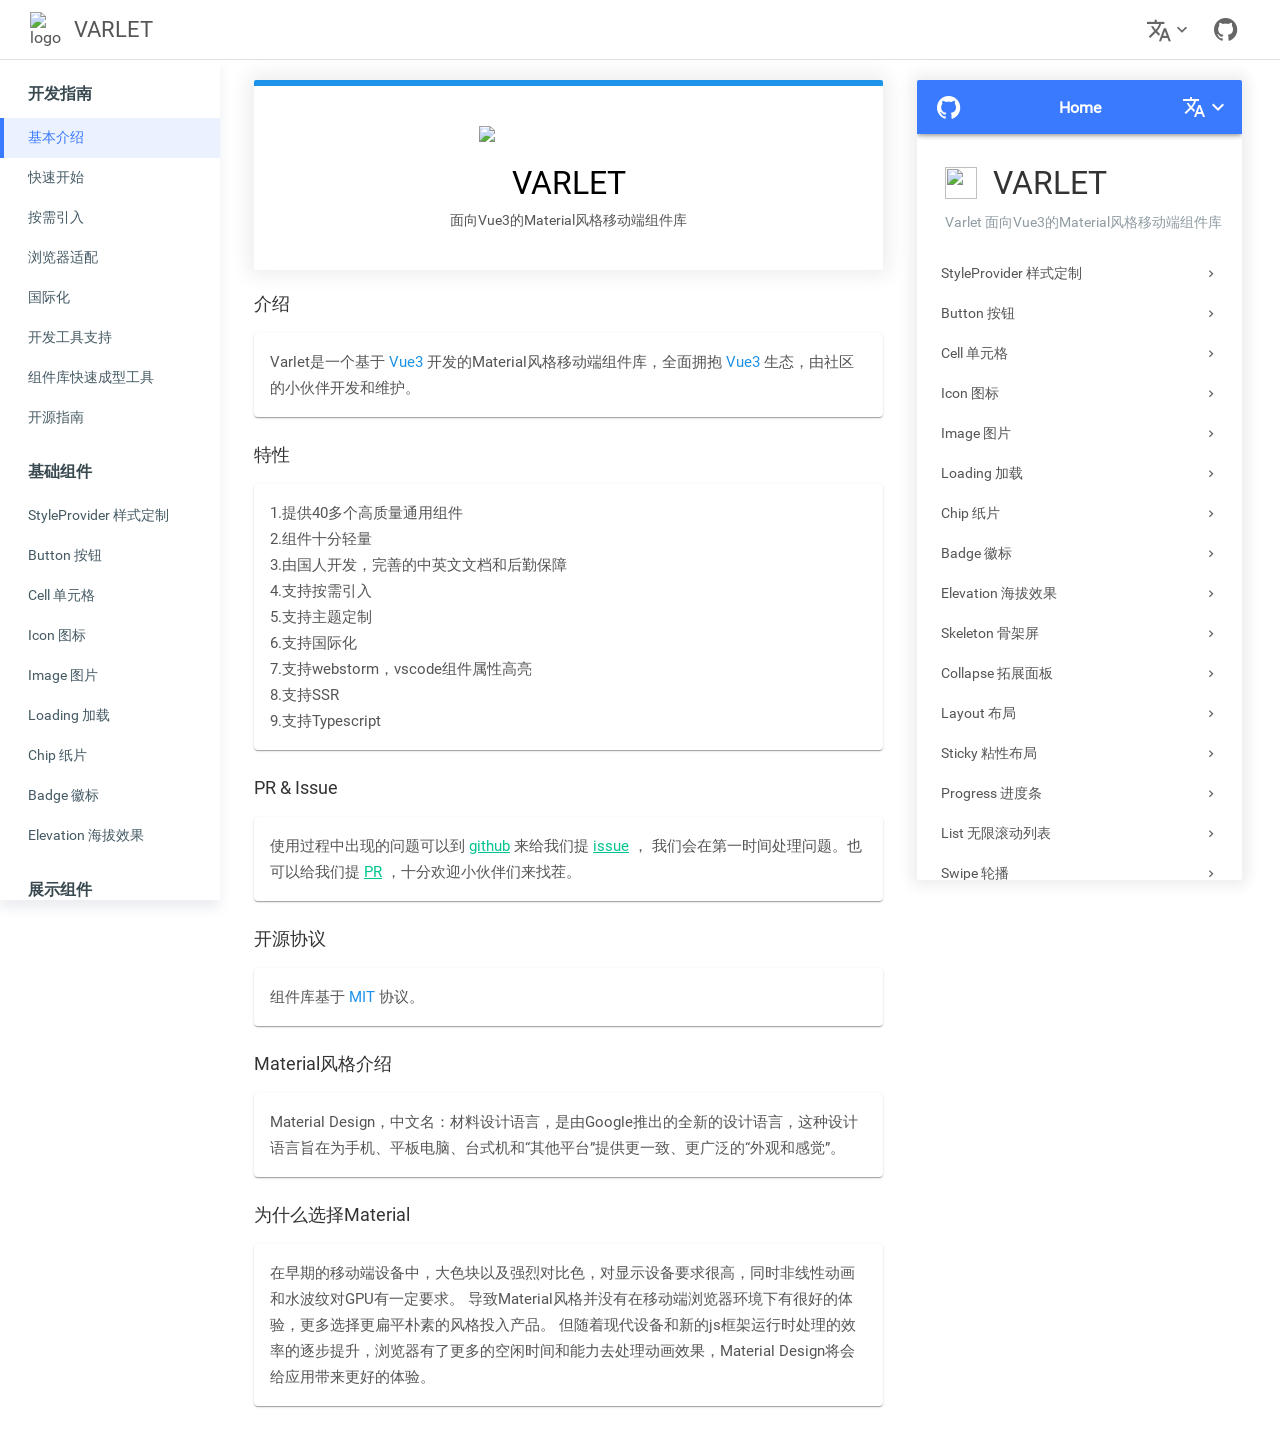
==== mobile.html @ a2192375 "Deploying to gh-page from @ OPBR/varlet@22f73ae954fd56e3ee32c5d2d93bd4cc7c59f965 🚀" ====
<!DOCTYPE html>
<html lang="en">
<head>
  <meta charset="UTF-8" />
  <title>Varlet 面向Vue3的Material风格移动端组件库</title>
  <meta http-equiv="Cache-Control" content="no-cache">
  <meta http-equiv="Pragma" content="no-cache">
  <meta http-equiv="Expires" content="0">
  <link href="https://varlet.gitee.io/varlet-ui/varlet_icon.png" rel="icon" type="image/png" />
  <meta content="width=device-width, initial-scale=1.0, maximum-scale=1.0, minimum-scale=1.0, viewport-fit=cover"
        name="viewport" />
  <style>
    @font-face {
      font-family: "Roboto";
      src: url('[data-uri]') format('truetype'), url('[data-uri]') format('woff'), url('[data-uri]') format('woff2');
      font-weight: normal;
      font-style: normal;
      font-display: swap;
    }
  </style>
  <script>
    if ('https://hm.baidu.com/hm.js?5c628ce58967c90ff4dd9c8803d930fa') {
      var _hmt = _hmt || [];
      (function() {
        var hm = document.createElement('script')
        hm.src = 'https://hm.baidu.com/hm.js?5c628ce58967c90ff4dd9c8803d930fa'
        var s = document.getElementsByTagName('script')[0]
        s.parentNode.insertBefore(hm, s)
      })()
    }
  </script>
  <script type="module" crossorigin src="./assets/mobile.e97c075a.js"></script>
  <link rel="modulepreload" href="./assets/vendor.ea41cd30.js">
  <link rel="modulepreload" href="./assets/elevation.7f6c0241.js">
  <link rel="stylesheet" href="./assets/elevation.5b9a1d5b.css">
  <link rel="stylesheet" href="./assets/mobile.b2d7f395.css">
</head>
<body>
<div id="app"></div>


</body>
</html>
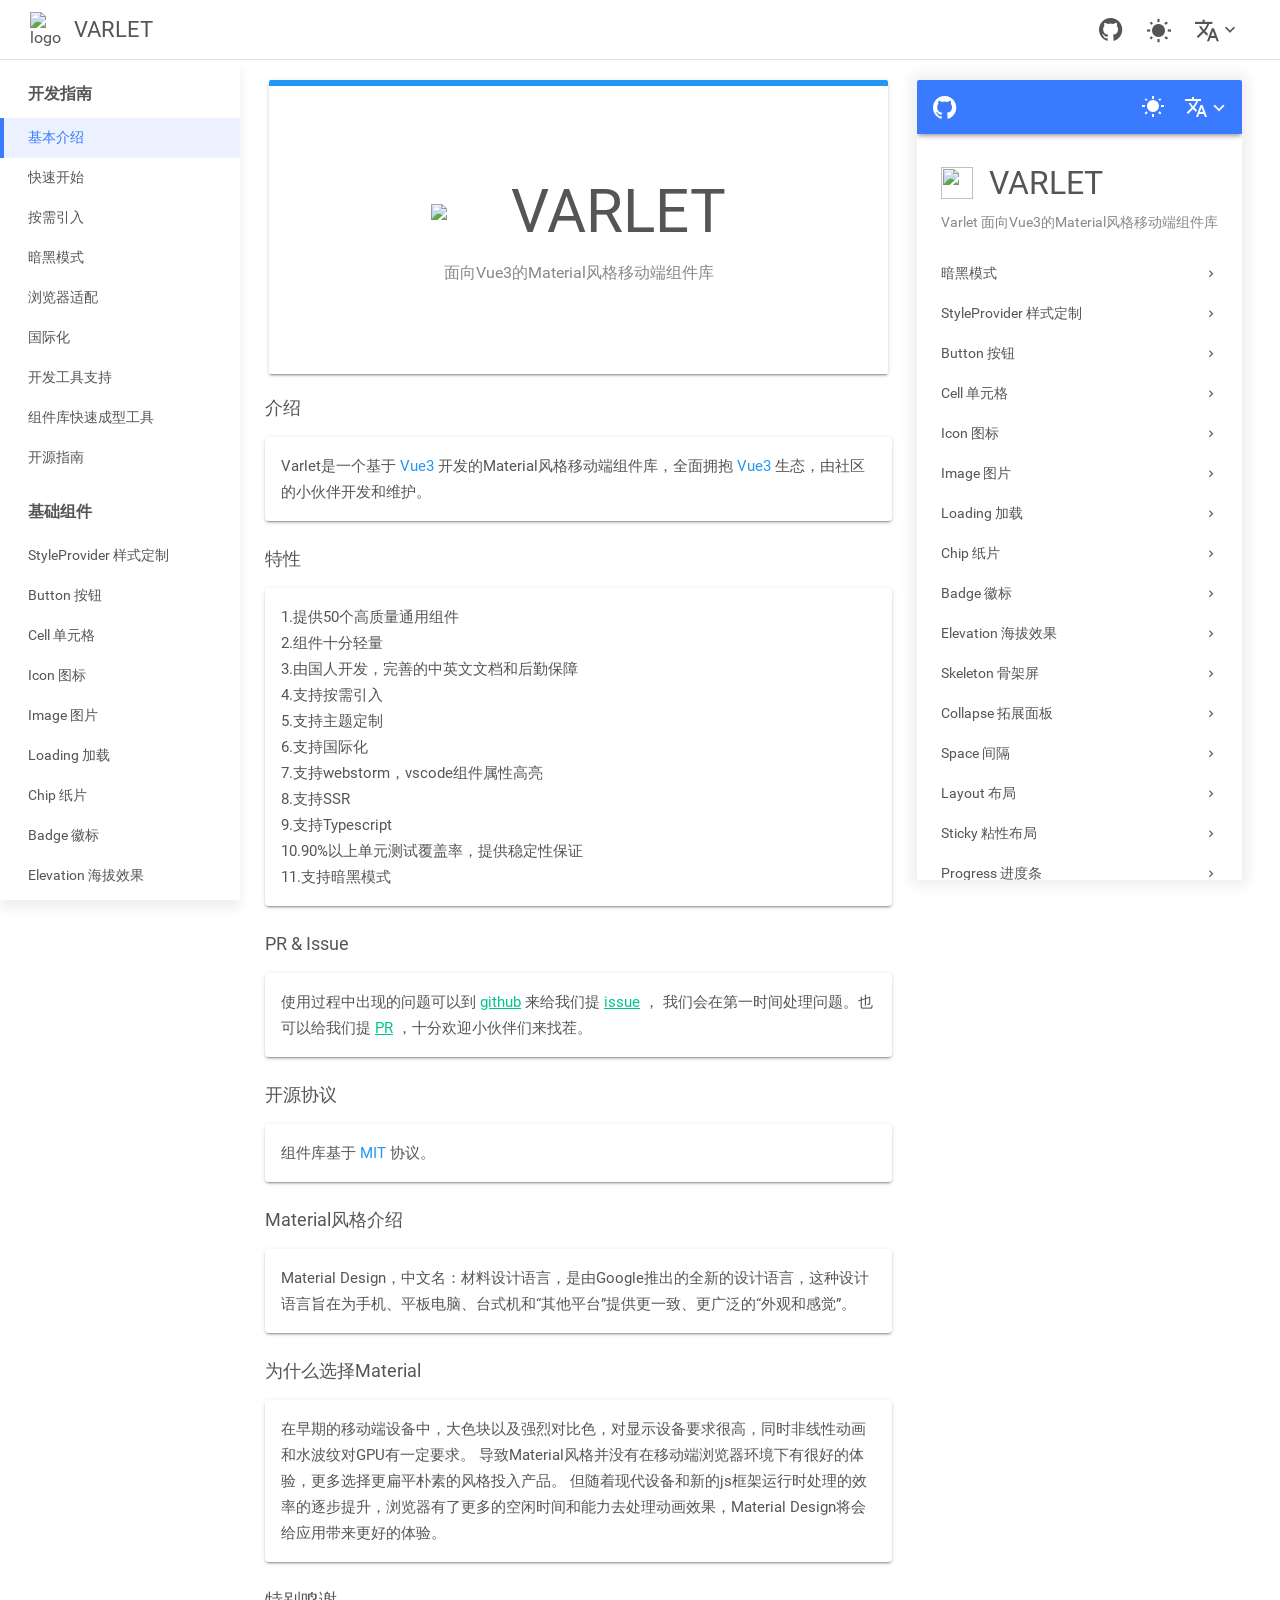
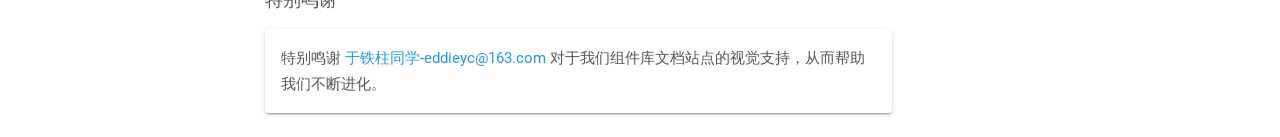
==== commit 7e8517ef: "Deploying to gh-page from @ OPBR/varlet@ced4ab5544fde6bbe93c486dc0c4273a2848e57b 🚀" ====
--- a/mobile.html
+++ b/mobile.html
@@ -29,11 +29,11 @@
       })()
     }
   </script>
-  <script type="module" crossorigin src="./assets/mobile.e97c075a.js"></script>
-  <link rel="modulepreload" href="./assets/vendor.ea41cd30.js">
-  <link rel="modulepreload" href="./assets/elevation.7f6c0241.js">
+  <script type="module" crossorigin src="./assets/mobile.da9ffcda.js"></script>
+  <link rel="modulepreload" href="./assets/vendor.8a125dba.js">
+  <link rel="modulepreload" href="./assets/elevation.548891b7.js">
   <link rel="stylesheet" href="./assets/elevation.5b9a1d5b.css">
-  <link rel="stylesheet" href="./assets/mobile.b2d7f395.css">
+  <link rel="stylesheet" href="./assets/mobile.6390acc8.css">
 </head>
 <body>
 <div id="app"></div>
--- a/assets/mobile.6390acc8.css
+++ b/assets/mobile.6390acc8.css
@@ -0,0 +1 @@
+*{-webkit-font-smoothing:antialiased}body{margin:0;padding:0;min-height:100%;font-family:"Roboto",sans-serif;-webkit-tap-highlight-color:rgba(0,0,0,0);background:var(--site-config-color-bar);color:var(--site-config-color-text);transition:background-color .25s,color .25s}::-webkit-scrollbar{display:none;width:0;background:transparent}.site-menu-enter-from,.site-menu-leave-to{transform:translateY(-10px);opacity:0}.site-menu-enter-active,.site-menu-leave-active{transition-property:opacity,transform;transition-duration:.25s}header{position:fixed;z-index:99;width:100%;font-weight:bold}.app-bar{background:var(--site-config-color-app-bar)!important}.settings{position:fixed;z-index:200;top:48px;right:5px;background:var(--site-config-color-bar)}.router-view__block{padding:54px 12px 15px}*{box-sizing:border-box}.mobile-language-cell{color:var(--site-config-color-text);background:var(--site-config-color-bar);cursor:pointer}.mobile-language-cell--active{color:var(--site-config-color-mobile-language-active);background:var(--site-config-color-mobile-language-active-background)}:root{--site-app-bar-color: var(--site-color-primary);--site-app-bar-title-padding: 0 12px;--site-app-bar-text-color: #fff;--site-app-bar-height: 54px;--site-app-bar-left-gap: 6px;--site-app-bar-right-gap: 6px}.var-site-app-bar{position:relative;display:flex;justify-content:center;align-items:center;height:var(--site-app-bar-height);background:var(--site-app-bar-color);color:var(--site-app-bar-text-color)}.var-site-app-bar__title{flex:1;display:flex;justify-content:center;white-space:nowrap;text-overflow:ellipsis;overflow:hidden;padding:var(--site-app-bar-title-padding)}.var-site-app-bar__left,.var-site-app-bar__right{display:flex;align-items:center;height:100%;z-index:2}.var-site-app-bar__left{position:absolute;top:0;left:var(--site-app-bar-left-gap)}.var-site-app-bar__right{position:absolute;top:0;right:var(--site-app-bar-right-gap)}.var-site--box{box-sizing:border-box}.var-site--box *{box-sizing:border-box}.var-site--relative{position:relative}.var-site--absolute{position:absolute}.var-site--hidden{overflow:hidden}.var-site--lock{overflow:hidden}.var-site--block{display:block}.var-site--inline-block{display:inline-block}.var-site--flex{display:flex}.var-site--inline-flex{display:inline-flex}:root{--site-font-size-xs: 10px;--site-font-size-sm: 12px;--site-font-size-md: 14px;--site-font-size-lg: 16px;--site-icon-size-xs: 16px;--site-icon-size-sm: 18px;--site-icon-size-md: 20px;--site-icon-size-lg: 22px;--site-color-primary: #3a7afe;--site-color-info: #00afef;--site-color-success: #00c48f;--site-color-warning: #ff9f00;--site-color-danger: #f44336;--site-color-disabled: #e0e0e0;--site-cubic-bezier: cubic-bezier(.25, .8, .5, 1);--site-shadow-key-umbra-opacity: rgba(0, 0, 0, .2);--site-shadow-key-penumbra-opacity: rgba(0, 0, 0, .14);--site-shadow-key-ambient-opacity: rgba(0, 0, 0, .12)}.var-site-elevation--0{box-shadow:0 0 0 0 var(--site-shadow-key-umbra-opacity),0 0 0 0 var(--site-shadow-key-penumbra-opacity),0 0 0 0 var(--site-shadow-key-ambient-opacity)}.var-site-elevation--1{box-shadow:0 2px 1px -1px var(--site-shadow-key-umbra-opacity),0 1px 1px 0 var(--site-shadow-key-penumbra-opacity),0 1px 3px 0 var(--site-shadow-key-ambient-opacity)}.var-site-elevation--2{box-shadow:0 3px 1px -2px var(--site-shadow-key-umbra-opacity),0 2px 2px 0 var(--site-shadow-key-penumbra-opacity),0 1px 5px 0 var(--site-shadow-key-ambient-opacity)}.var-site-elevation--3{box-shadow:0 3px 3px -2px var(--site-shadow-key-umbra-opacity),0 3px 4px 0 var(--site-shadow-key-penumbra-opacity),0 1px 8px 0 var(--site-shadow-key-ambient-opacity)}.var-site-elevation--4{box-shadow:0 2px 4px -1px var(--site-shadow-key-umbra-opacity),0 4px 5px 0 var(--site-shadow-key-penumbra-opacity),0 1px 10px 0 var(--site-shadow-key-ambient-opacity)}.var-site-elevation--5{box-shadow:0 3px 5px -1px var(--site-shadow-key-umbra-opacity),0 5px 8px 0 var(--site-shadow-key-penumbra-opacity),0 1px 14px 0 var(--site-shadow-key-ambient-opacity)}.var-site-elevation--6{box-shadow:0 3px 5px -1px var(--site-shadow-key-umbra-opacity),0 6px 10px 0 var(--site-shadow-key-penumbra-opacity),0 1px 18px 0 var(--site-shadow-key-ambient-opacity)}.var-site-elevation--7{box-shadow:0 4px 5px -2px var(--site-shadow-key-umbra-opacity),0 7px 10px 1px var(--site-shadow-key-penumbra-opacity),0 2px 16px 1px var(--site-shadow-key-ambient-opacity)}.var-site-elevation--8{box-shadow:0 5px 5px -3px var(--site-shadow-key-umbra-opacity),0 8px 10px 1px var(--site-shadow-key-penumbra-opacity),0 3px 14px 2px var(--site-shadow-key-ambient-opacity)}.var-site-elevation--9{box-shadow:0 5px 6px -3px var(--site-shadow-key-umbra-opacity),0 9px 12px 1px var(--site-shadow-key-penumbra-opacity),0 3px 16px 2px var(--site-shadow-key-ambient-opacity)}.var-site-elevation--10{box-shadow:0 6px 6px -3px var(--site-shadow-key-umbra-opacity),0 10px 14px 1px var(--site-shadow-key-penumbra-opacity),0 4px 18px 3px var(--site-shadow-key-ambient-opacity)}.var-site-elevation--11{box-shadow:0 6px 7px -4px var(--site-shadow-key-umbra-opacity),0 11px 15px 1px var(--site-shadow-key-penumbra-opacity),0 4px 20px 3px var(--site-shadow-key-ambient-opacity)}.var-site-elevation--12{box-shadow:0 7px 8px -4px var(--site-shadow-key-umbra-opacity),0 12px 17px 2px var(--site-shadow-key-penumbra-opacity),0 5px 22px 4px var(--site-shadow-key-ambient-opacity)}.var-site-elevation--13{box-shadow:0 7px 8px -4px var(--site-shadow-key-umbra-opacity),0 13px 19px 2px var(--site-shadow-key-penumbra-opacity),0 5px 24px 4px var(--site-shadow-key-ambient-opacity)}.var-site-elevation--14{box-shadow:0 7px 9px -4px var(--site-shadow-key-umbra-opacity),0 14px 21px 2px var(--site-shadow-key-penumbra-opacity),0 5px 26px 4px var(--site-shadow-key-ambient-opacity)}.var-site-elevation--15{box-shadow:0 8px 9px -5px var(--site-shadow-key-umbra-opacity),0 15px 22px 2px var(--site-shadow-key-penumbra-opacity),0 6px 28px 5px var(--site-shadow-key-ambient-opacity)}.var-site-elevation--16{box-shadow:0 8px 10px -5px var(--site-shadow-key-umbra-opacity),0 16px 24px 2px var(--site-shadow-key-penumbra-opacity),0 6px 30px 5px var(--site-shadow-key-ambient-opacity)}.var-site-elevation--17{box-shadow:0 8px 11px -5px var(--site-shadow-key-umbra-opacity),0 17px 26px 2px var(--site-shadow-key-penumbra-opacity),0 6px 32px 5px var(--site-shadow-key-ambient-opacity)}.var-site-elevation--18{box-shadow:0 9px 11px -5px var(--site-shadow-key-umbra-opacity),0 18px 28px 2px var(--site-shadow-key-penumbra-opacity),0 7px 34px 6px var(--site-shadow-key-ambient-opacity)}.var-site-elevation--19{box-shadow:0 9px 12px -6px var(--site-shadow-key-umbra-opacity),0 19px 29px 2px var(--site-shadow-key-penumbra-opacity),0 7px 36px 6px var(--site-shadow-key-ambient-opacity)}.var-site-elevation--20{box-shadow:0 10px 13px -6px var(--site-shadow-key-umbra-opacity),0 20px 31px 3px var(--site-shadow-key-penumbra-opacity),0 8px 38px 7px var(--site-shadow-key-ambient-opacity)}.var-site-elevation--21{box-shadow:0 10px 13px -6px var(--site-shadow-key-umbra-opacity),0 21px 33px 3px var(--site-shadow-key-penumbra-opacity),0 8px 40px 7px var(--site-shadow-key-ambient-opacity)}.var-site-elevation--22{box-shadow:0 10px 14px -6px var(--site-shadow-key-umbra-opacity),0 22px 35px 3px var(--site-shadow-key-penumbra-opacity),0 8px 42px 7px var(--site-shadow-key-ambient-opacity)}.var-site-elevation--23{box-shadow:0 11px 14px -7px var(--site-shadow-key-umbra-opacity),0 23px 36px 3px var(--site-shadow-key-penumbra-opacity),0 9px 44px 8px var(--site-shadow-key-ambient-opacity)}.var-site-elevation--24{box-shadow:0 11px 15px -7px var(--site-shadow-key-umbra-opacity),0 24px 38px 3px var(--site-shadow-key-penumbra-opacity),0 9px 46px 8px var(--site-shadow-key-ambient-opacity)}:root{--site-ripple-cubic-bezier: cubic-bezier(.68, .01, .62, .6)}.var-site-ripple{position:absolute;transition:transform .2s var(--site-ripple-cubic-bezier),opacity .14s linear;top:0;left:0;border-radius:50%;opacity:0;will-change:transform,opacity;pointer-events:none;z-index:100}.var-site-loading{display:flex;justify-content:center;align-items:center}.var-site-loading__circle{display:flex}.var-site-loading__circle-block{display:inline-block;animation:circle 1.8s linear infinite}.var-site-loading__circle-block svg{display:block;width:100%;height:100%}.var-site-loading__circle-block svg circle{animation:circular 1.5s ease-in-out infinite;stroke:currentColor;stroke-width:3;stroke-linecap:round}@keyframes circle{0%{transform:rotate(0)}to{transform:rotate(360deg)}}@keyframes circular{0%{stroke-dasharray:1,200;stroke-dashoffset:0}50%{stroke-dasharray:90,150;stroke-dashoffset:-40}to{stroke-dasharray:90,150;stroke-dashoffset:-120}}.var-site-loading__wave{display:flex;align-items:center;justify-content:center}.var-site-loading__wave-large{width:64px;height:18px}.var-site-loading__wave-normal{width:50px;height:16px}.var-site-loading__wave-small{width:36px;height:14px}.var-site-loading__wave-mini{width:22px;height:12px}.var-site-loading__wave-item{height:100%;display:inline-block;animation:1.2s ease-in-out infinite wave}.var-site-loading__wave-item:nth-child(1){animation-delay:-1.2s;margin-left:0}.var-site-loading__wave-item:nth-child(2){animation-delay:-1.1s}.var-site-loading__wave-item:nth-child(3){animation-delay:-1s}.var-site-loading__wave-item:nth-child(4){animation-delay:-.9s}.var-site-loading__wave-item:nth-child(5){animation-delay:-.8s}.var-site-loading__wave-item-large{width:5px;margin-left:5px}.var-site-loading__wave-item-normal{width:4px;margin-left:4px}.var-site-loading__wave-item-small{width:3px;margin-left:3px}.var-site-loading__wave-item-mini{width:2px;margin-left:2px}@keyframes wave{0%,40%,to{transform:scaleY(.4)}20%{transform:scaleY(1)}}.var-site-loading__cube{display:flex;align-items:center}.var-site-loading__cube-large{width:64px;height:18px}.var-site-loading__cube-normal{width:50px;height:16px}.var-site-loading__cube-small{width:36px;height:14px}.var-site-loading__cube-mini{width:22px;height:12px}.var-site-loading__cube-item{display:inline-block;transform-origin:right bottom;animation:1.5s ease infinite cube}.var-site-loading__cube-item:nth-child(1){animation-delay:.2s;margin-left:0}.var-site-loading__cube-item:nth-child(2){animation-delay:.4s}.var-site-loading__cube-item:nth-child(3){animation-delay:.6s}.var-site-loading__cube-item:nth-child(4){animation-delay:.8s}.var-site-loading__cube-item-large{height:10px;width:10px;margin-left:5px}.var-site-loading__cube-item-normal{height:8px;width:8px;margin-left:4px}.var-site-loading__cube-item-small{height:6px;width:6px;margin-left:3px}.var-site-loading__cube-item-mini{height:4px;width:4px;margin-left:2px}@keyframes cube{0%{opacity:1;transform:scale(1)}to{opacity:0;transform:rotate(90deg) scale(.3)}}.var-site-loading__rect{display:flex;flex-wrap:nowrap;justify-content:center;align-items:center}.var-site-loading__rect-large{width:64px;height:18px}.var-site-loading__rect-normal{width:50px;height:16px}.var-site-loading__rect-small{width:36px;height:14px}.var-site-loading__rect-mini{width:22px;height:12px}.var-site-loading__rect-item{animation:2s ease-in-out infinite rect}.var-site-loading__rect-item:nth-child(1){animation-delay:1.75s}.var-site-loading__rect-item:nth-child(2){animation-delay:1.5s}.var-site-loading__rect-item:nth-child(3){animation-delay:1.25s}.var-site-loading__rect-item:nth-child(4){animation-delay:1s}.var-site-loading__rect-item:nth-child(5){animation-delay:.75s}.var-site-loading__rect-item:nth-child(6){animation-delay:.5s}.var-site-loading__rect-item:nth-child(7){animation-delay:.25s}.var-site-loading__rect-item:nth-child(8){animation-delay:0s}.var-site-loading__rect-item-large{height:100%;width:8px}.var-site-loading__rect-item-normal{height:90%;width:6.4px}.var-site-loading__rect-item-small{height:80%;width:4.8px}.var-site-loading__rect-item-mini{height:70%;width:3.2px}@keyframes rect{0%{opacity:.3}25%{opacity:1}50%{opacity:.3}65%{opacity:1}to{opacity:.3}}.var-site-loading__disappear{display:flex;justify-content:space-around;align-items:center;flex-flow:nowrap}.var-site-loading__disappear-large{width:64px;height:18px}.var-site-loading__disappear-normal{width:50px;height:16px}.var-site-loading__disappear-small{width:36px;height:14px}.var-site-loading__disappear-mini{width:22px;height:12px}.var-site-loading__disappear-item{border-radius:50%;animation:.5s ease-in-out infinite alternate disappear}.var-site-loading__disappear-item:nth-child(1){animation-delay:-.4s}.var-site-loading__disappear-item:nth-child(2){animation-delay:-.2s}.var-site-loading__disappear-item:nth-child(3){animation-delay:0s}.var-site-loading__disappear-item-large{height:15px;width:15px}.var-site-loading__disappear-item-normal{height:12px;width:12px}.var-site-loading__disappear-item-small{height:9px;width:9px}.var-site-loading__disappear-item-mini{height:6px;width:6px}@keyframes disappear{0%{opacity:1}to{opacity:0}}:root{--site-button-default-color: #f5f5f5;--site-button-primary-color: var(--site-color-primary);--site-button-danger-color: var(--site-color-danger);--site-button-success-color: var(--site-color-success);--site-button-warning-color: var(--site-color-warning);--site-button-info-color: var(--site-color-info);--site-button-disabled-color: var(--site-color-disabled);--site-button-disabled-text-color: #bdbdbd;--site-button-border-radius: 4px;--site-button-mini-padding: 0 9px;--site-button-small-padding: 0 11px;--site-button-normal-padding: 0 15px;--site-button-large-padding: 0 22px;--site-button-round-padding: 6px;--site-button-mini-height: 20px;--site-button-small-height: 28px;--site-button-normal-height: 36px;--site-button-large-height: 44px}.var-site-button{position:relative;justify-content:center;align-items:center;outline:none;border:none;line-height:1.2;border-radius:var(--site-button-border-radius);user-select:none;cursor:pointer;font-family:inherit;transition:box-shadow .2s;will-change:box-shadow;-webkit-tap-highlight-color:rgba(0,0,0,0);white-space:nowrap}.var-site-button:active{box-shadow:0 3px 5px -1px var(--site-shadow-key-umbra-opacity),0 5px 8px 0 var(--site-shadow-key-penumbra-opacity),0 1px 14px 0 var(--site-shadow-key-ambient-opacity)}.var-site-button__loading{position:absolute;top:50%;left:50%;transform:translate(-50%,-50%)}.var-site-button--default{color:inherit;background-color:var(--site-button-default-color)}.var-site-button--primary{color:#fff;background-color:var(--site-button-primary-color)}.var-site-button--info{color:#fff;background-color:var(--site-button-info-color)}.var-site-button--success{color:#fff;background-color:var(--site-button-success-color)}.var-site-button--warning{color:#fff;background-color:var(--site-button-warning-color)}.var-site-button--danger{color:#fff;background-color:var(--site-button-danger-color)}.var-site-button--disabled{background-color:var(--site-button-disabled-color);color:var(--site-button-disabled-text-color);cursor:not-allowed;box-shadow:none!important}.var-site-button--block{width:100%}.var-site-button--text{background-color:transparent}.var-site-button--text:active{box-shadow:none}.var-site-button--text-default{color:inherit}.var-site-button--text-primary{color:var(--site-button-primary-color)}.var-site-button--text-info{color:var(--site-button-info-color)}.var-site-button--text-success{color:var(--site-button-success-color)}.var-site-button--text-warning{color:var(--site-button-warning-color)}.var-site-button--text-danger{color:var(--site-button-danger-color)}.var-site-button--text-disabled{color:var(--site-button-disabled-text-color)}.var-site-button--normal{height:var(--site-button-normal-height);padding:var(--site-button-normal-padding);font-size:var(--site-font-size-md)}.var-site-button--large{height:var(--site-button-large-height);padding:var(--site-button-large-padding);font-size:var(--site-font-size-lg)}.var-site-button--small{height:var(--site-button-small-height);padding:var(--site-button-small-padding);font-size:var(--site-font-size-sm)}.var-site-button--mini{height:var(--site-button-mini-height);padding:var(--site-button-mini-padding);font-size:var(--site-font-size-xs)}.var-site-button--round{padding:var(--site-button-round-padding);border-radius:50%;height:auto}.var-site-button--outline{border:thin solid currentColor}.var-site-button--hidden{opacity:0}
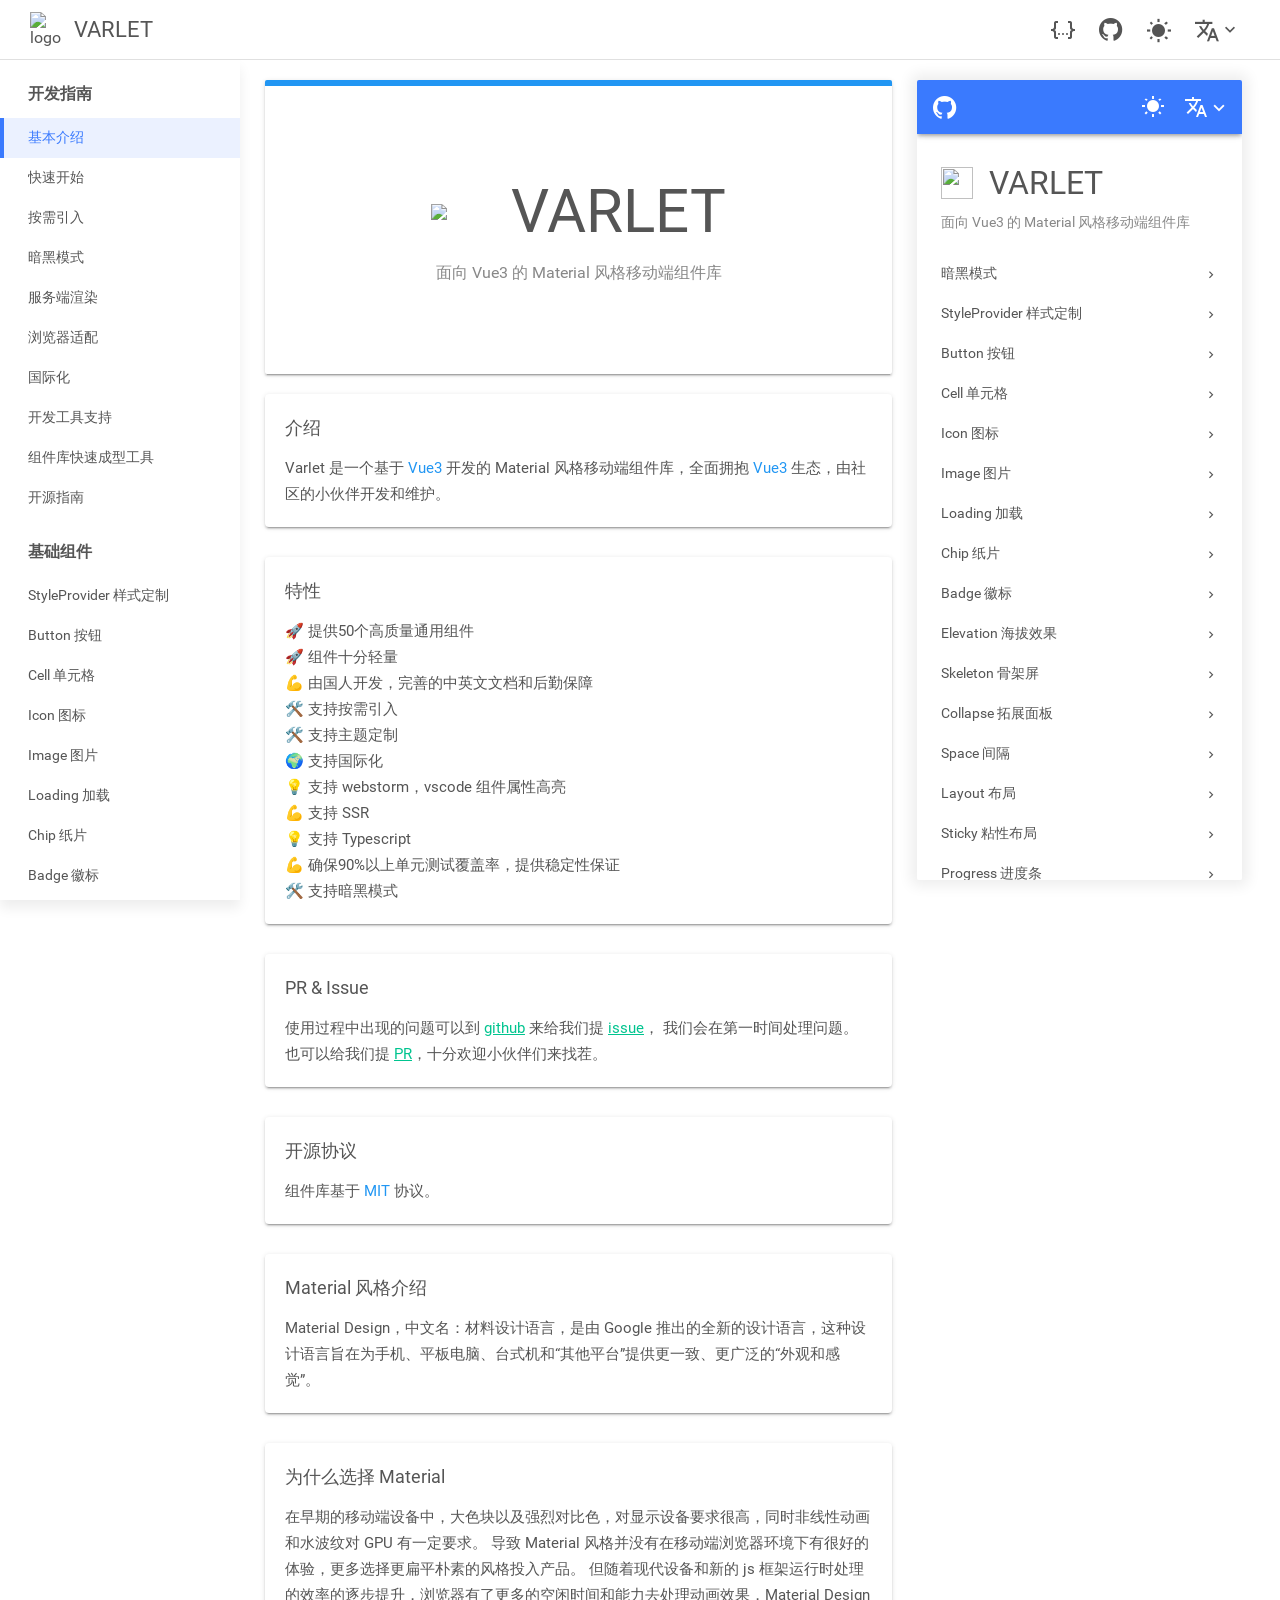
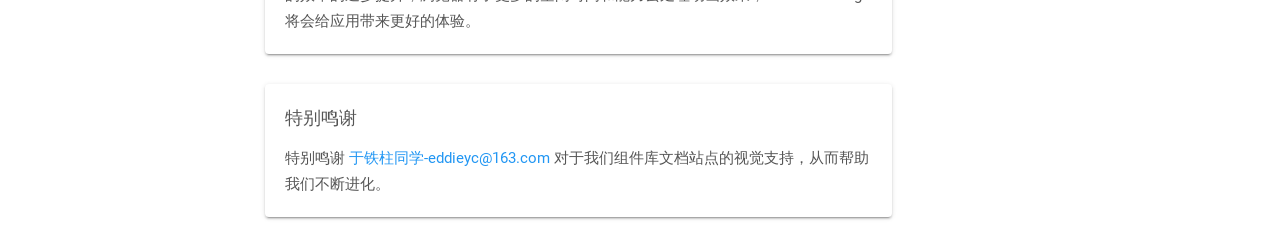
==== commit 0d9b0abd: "Deploying to gh-page from @ OPBR/varlet@6147015e759e0880c38119d60da3aa7613b76f2f 🚀" ====
--- a/mobile.html
+++ b/mobile.html
@@ -2,22 +2,17 @@
 <html lang="en">
 <head>
   <meta charset="UTF-8" />
-  <title>Varlet 面向Vue3的Material风格移动端组件库</title>
+  <title>面向 Vue3 的 Material 风格移动端组件库</title>
   <meta http-equiv="Cache-Control" content="no-cache">
   <meta http-equiv="Pragma" content="no-cache">
   <meta http-equiv="Expires" content="0">
   <link href="https://varlet.gitee.io/varlet-ui/varlet_icon.png" rel="icon" type="image/png" />
   <meta content="width=device-width, initial-scale=1.0, maximum-scale=1.0, minimum-scale=1.0, viewport-fit=cover"
         name="viewport" />
-  <style>
-    @font-face {
-      font-family: "Roboto";
-      src: url('[data-uri]') format('truetype'), url('[data-uri]